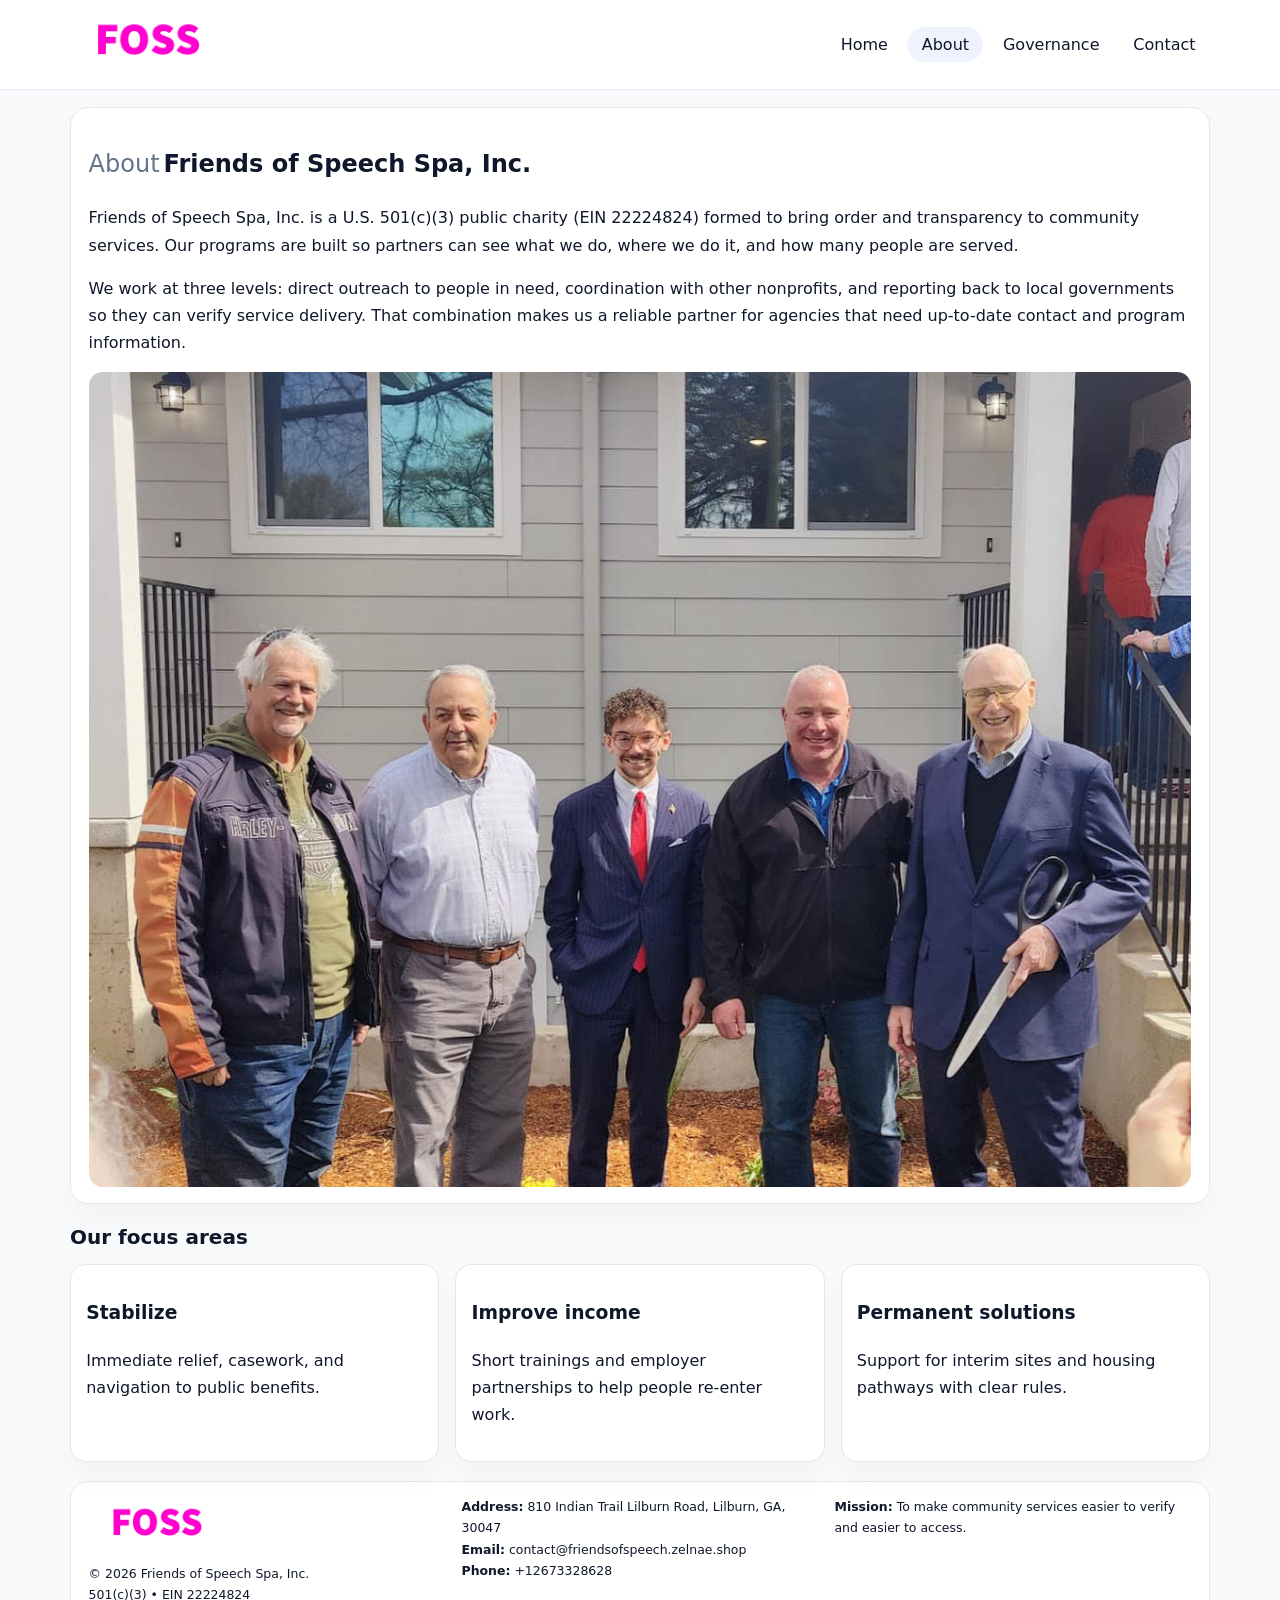
==== about.html @ 85436210 "Initial commit" ====
<!doctype html><html lang="en"><head>
<meta charset="utf-8">
<meta name="viewport" content="width=device-width,initial-scale=1">
<title>Friends of Speech Spa, Inc. – Nonprofit • 2025</title>
<link rel="stylesheet" href="assets/styles.css">
<link rel="icon" href="images/logo.png">
  <meta name="description" content="Dedicated to community services, education, and direct relief, Friends of Speech Spa, Inc.">
</head><body>
<div style="position:absolute;left:-9999px;top:-9999px;opacity:0" data-uniq="{{UNIQUE_BLOB}}">
  <span>Dedicated to community services, education, and direct relief, Friends of Speech Spa, Inc.</span><svg width="12" height="12" viewBox="0 0 12 12" xmlns="http://www.w3.org/2000/svg"><circle cx="6" cy="6" r="5" fill="#2563eb"/></svg><img src="images/community.jpg" width="1" height="1" alt="" loading="lazy"/>
</div>

<header>
  <div class="topbar">
    <a href="index.html"><img src="images/logo.png" style="width:155px" alt=""></a>
    <nav>
      <a href="index.html">Home</a>
      <a class="active" href="about.html">About</a>
      <a href="governance.html">Governance</a>
      <a href="contact.html">Contact</a>
    </nav>
  </div>
</header>

<section class="section">
  <div class="panel">
    <h1><span style="font-weight:500;color:var(--muted);margin-right:.25rem;">About</span><span style="font-weight:700;color:var(--ink);">Friends of Speech Spa, Inc.</span></h1>
    <p>Friends of Speech Spa, Inc. is a U.S. 501(c)(3) public charity (EIN 22224824) formed to bring order and transparency to community services. Our programs are built so partners can see what we do, where we do it, and how many people are served.</p>
    <p>We work at three levels: direct outreach to people in need, coordination with other nonprofits, and reporting back to local governments so they can verify service delivery. That combination makes us a reliable partner for agencies that need up-to-date contact and program information.</p>
    <img src="images/about.jpg" alt="" style="margin-top:1rem">
  </div>
</section>

<section class="section">
  <h2>Our focus areas</h2>
  <div class="cards">
    <article class="c44c173a38e"><h3>Stabilize</h3><p>Immediate relief, casework, and navigation to public benefits.</p></article>
    <article class="c44c173a38e"><h3>Improve income</h3><p>Short trainings and employer partnerships to help people re-enter work.</p></article>
    <article class="c44c173a38e"><h3>Permanent solutions</h3><p>Support for interim sites and housing pathways with clear rules.</p></article>
  </div>
</section>

<footer>
  <div class="footer-grid">
    <div><img src="images/logo.png" style="width:135px;margin-bottom:.35rem" alt=""><div class="small">© <span id="year"></span> Friends of Speech Spa, Inc.</div><div class="small">501(c)(3) • EIN 22224824</div></div>
    <div><div class="small"><strong>Address:</strong> 810 Indian Trail Lilburn Road, Lilburn, GA, 30047</div><div class="small"><strong>Email:</strong> <a href="mailto:contact@friendsofspeech.zelnae.shop">contact@friendsofspeech.zelnae.shop</a></div><div class="small"><strong>Phone:</strong> <a href="tel:+12673328628">+12673328628</a></div></div>
    <div><div class="small"><strong>Mission:</strong> To make community services easier to verify and easier to access.</div></div>
  </div>
</footer>
<script>(()=>{const y=document.getElementById('year');if(y)y.textContent=new Date().getFullYear();})();</script>
</body></html>
---- assets/styles.css ----
:root{
  --ink:#0f172a;
  --muted:#64748b;
  --line:#e2e8f0;
  --paper:#fff;
  --brand:#2563eb;
  --brand-ink:#1e40af;
  --soft:#eff6ff;
  --r:18px;
  --sh:0 16px 30px rgba(15,23,42,.03);
}
*{box-sizing:border-box}
html,body{height:100%}
body{
  margin:0;
  background:#f8fafc;
  color:var(--ink);
  font-family:Inter,system-ui,-apple-system,BlinkMacSystemFont,"Segoe UI",Arial,sans-serif;
  line-height:1.7;
}
img{max-width:100%;height:auto;display:block;border-radius:14px}
a{color:var(--brand);text-decoration:none}
a:hover{text-decoration:underline}

/* NAV */
header{background:#fff;border-bottom:1px solid var(--line);position:sticky;top:0;z-index:15}
.topbar{
  width:min(1140px,94%);
  margin:0 auto;
  display:flex;
  align-items:center;
  justify-content:space-between;
  gap:1rem;
  padding:.6rem 0;
}
.topbar nav a{
  padding:.5rem .9rem;
  border-radius:999px;
  color:var(--ink);
  font-weight:500;
}
.topbar nav a.active,
.topbar nav a:hover{
  background:rgba(37,99,235,.08);
  text-decoration:none;
}

/* HERO */
.c39084954c4{
  width:min(1140px,94%);
  margin:.95rem auto 0;
  background:linear-gradient(140deg,var(--soft),#fff 65%);
  border:1px solid rgba(37,99,235,.05);
  border-radius:22px;
  display:grid;
  grid-template-columns:1.1fr .9fr;
  gap:1.2rem;
  padding:1.3rem 1.2rem 1.1rem;
  box-shadow:var(--sh);
}
.c39084954c4 h1{font-size:clamp(1.8rem,3vw,2.55rem);margin-bottom:.4rem}
.c39084954c4 .c80ba258aa6{color:var(--muted);max-width:550px}
.cfc837e584c{
  display:inline-block;
  background:rgba(37,99,235,.12);
  color:var(--brand-ink);
  padding:.2rem .65rem;
  border-radius:999px;
  font-weight:600;
  font-size:.68rem;
}

/* SECTION */
.section{
  width:min(1140px,94%);
  margin:1.05rem auto 0;
}
.panel{
  background:#fff;border:1px solid var(--line);border-radius:18px;
  padding:1rem 1.1rem;box-shadow:var(--sh);
}
h2{font-size:1.25rem;margin:.2rem 0 .6rem}

/* grids */
.cards{
  display:grid;
  grid-template-columns:repeat(auto-fit,minmax(230px,1fr));
  gap:1rem;
}
.c44c173a38e{
  background:#fff;border:1px solid var(--line);border-radius:16px;
  padding:.8rem .95rem 1rem;box-shadow:var(--sh);
}
.twocol{
  display:grid;grid-template-columns:1fr 1fr;gap:1rem;align-items:start;
}

/* timeline */
.timeline{list-style:none;margin:.5rem 0 0;padding:0}
.timeline li{position:relative;padding-left:1.25rem;margin:.35rem 0}
.timeline li::before{
  content:"";position:absolute;left:.25rem;top:.58rem;width:.4rem;height:.4rem;border-radius:999px;background:var(--brand)
}

/* contact form */
button,input,textarea{font:inherit}
.contact-form{display:grid;gap:12px;max-width:760px}
.contact-form .row-2{display:grid;grid-template-columns:1fr 1fr;gap:12px}
.contact-form input,
.contact-form textarea{
  width:100%;padding:.85rem 1rem;border:1px solid var(--line);
  border-radius:14px;background:#fff;
}
.contact-form textarea{resize:vertical}
.contact-form button{
  width:auto;justify-self:start;padding:.8rem 1.35rem;background:var(--brand);
  color:#fff;border:0;border-radius:14px;cursor:pointer
}
.contact-form button:hover{background:var(--brand-ink)}

/* footer */
footer{
  width:min(1140px,94%);
  margin:1.2rem auto 1.1rem;
  background:#fff;
  border:1px solid var(--line);
  border-radius:18px;
  padding:.9rem 1.1rem;
}
.footer-grid{
  display:grid;grid-template-columns:repeat(auto-fit,minmax(220px,1fr));
  gap:1rem
}
/* chữ footer đậm hơn cho dễ nhìn */
.small{
  color:#0f172a;   /* đậm hơn */
  font-size:.78rem;
}
.small a{color:#0f172a;text-decoration:none}
.small a:hover{text-decoration:underline}

/* responsive */
@media(max-width:940px){
  .c39084954c4{grid-template-columns:1fr}
  .twocol{grid-template-columns:1fr}
}
@media(max-width:640px){
  .topbar{flex-wrap:wrap;justify-content:center}
  .contact-form .row-2{grid-template-columns:1fr}
}
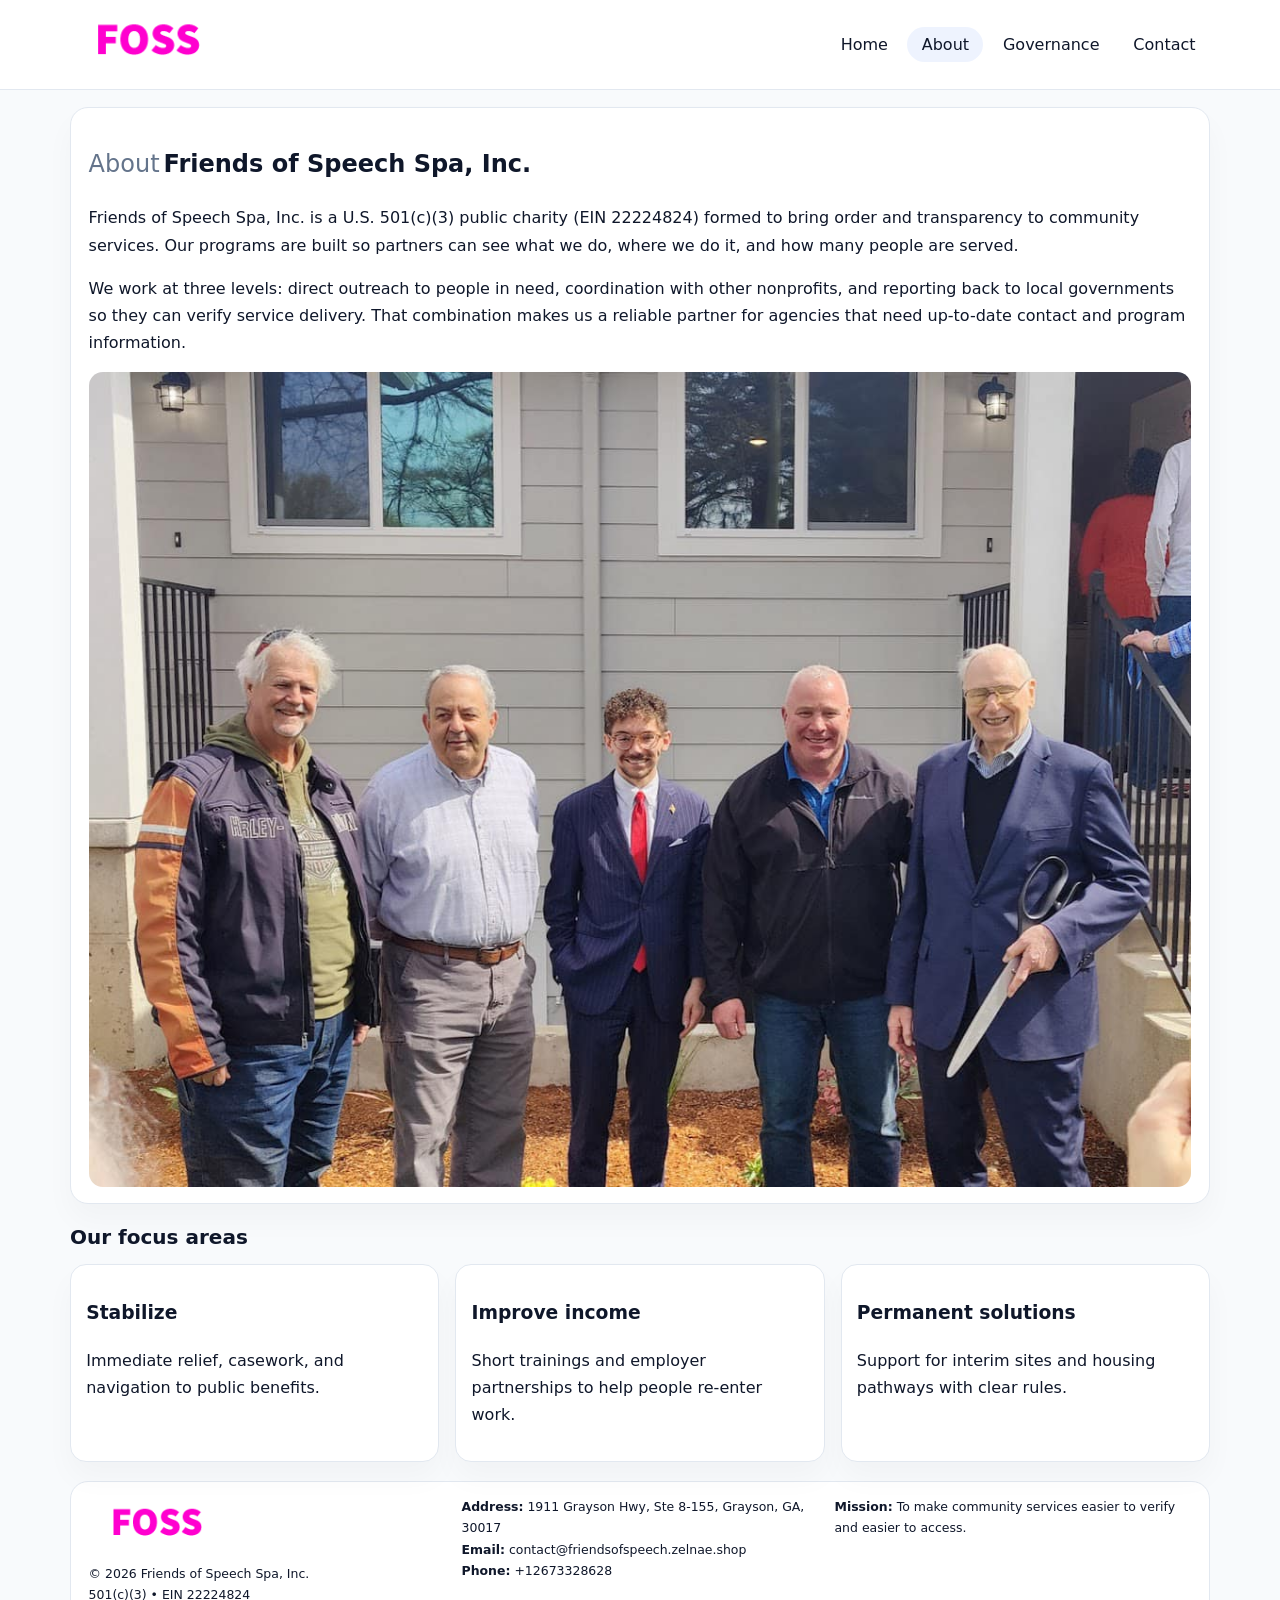
==== commit b04c374b: "Safe replace address only" ====
--- a/about.html
+++ b/about.html
@@ -43,7 +43,7 @@
 <footer>
   <div class="footer-grid">
     <div><img src="images/logo.png" style="width:135px;margin-bottom:.35rem" alt=""><div class="small">© <span id="year"></span> Friends of Speech Spa, Inc.</div><div class="small">501(c)(3) • EIN 22224824</div></div>
-    <div><div class="small"><strong>Address:</strong> 810 Indian Trail Lilburn Road, Lilburn, GA, 30047</div><div class="small"><strong>Email:</strong> <a href="mailto:contact@friendsofspeech.zelnae.shop">contact@friendsofspeech.zelnae.shop</a></div><div class="small"><strong>Phone:</strong> <a href="tel:+12673328628">+12673328628</a></div></div>
+    <div><div class="small"><strong>Address:</strong> 1911 Grayson Hwy, Ste 8-155, Grayson, GA, 30017</div><div class="small"><strong>Email:</strong> <a href="mailto:contact@friendsofspeech.zelnae.shop">contact@friendsofspeech.zelnae.shop</a></div><div class="small"><strong>Phone:</strong> <a href="tel:+12673328628">+12673328628</a></div></div>
     <div><div class="small"><strong>Mission:</strong> To make community services easier to verify and easier to access.</div></div>
   </div>
 </footer>
